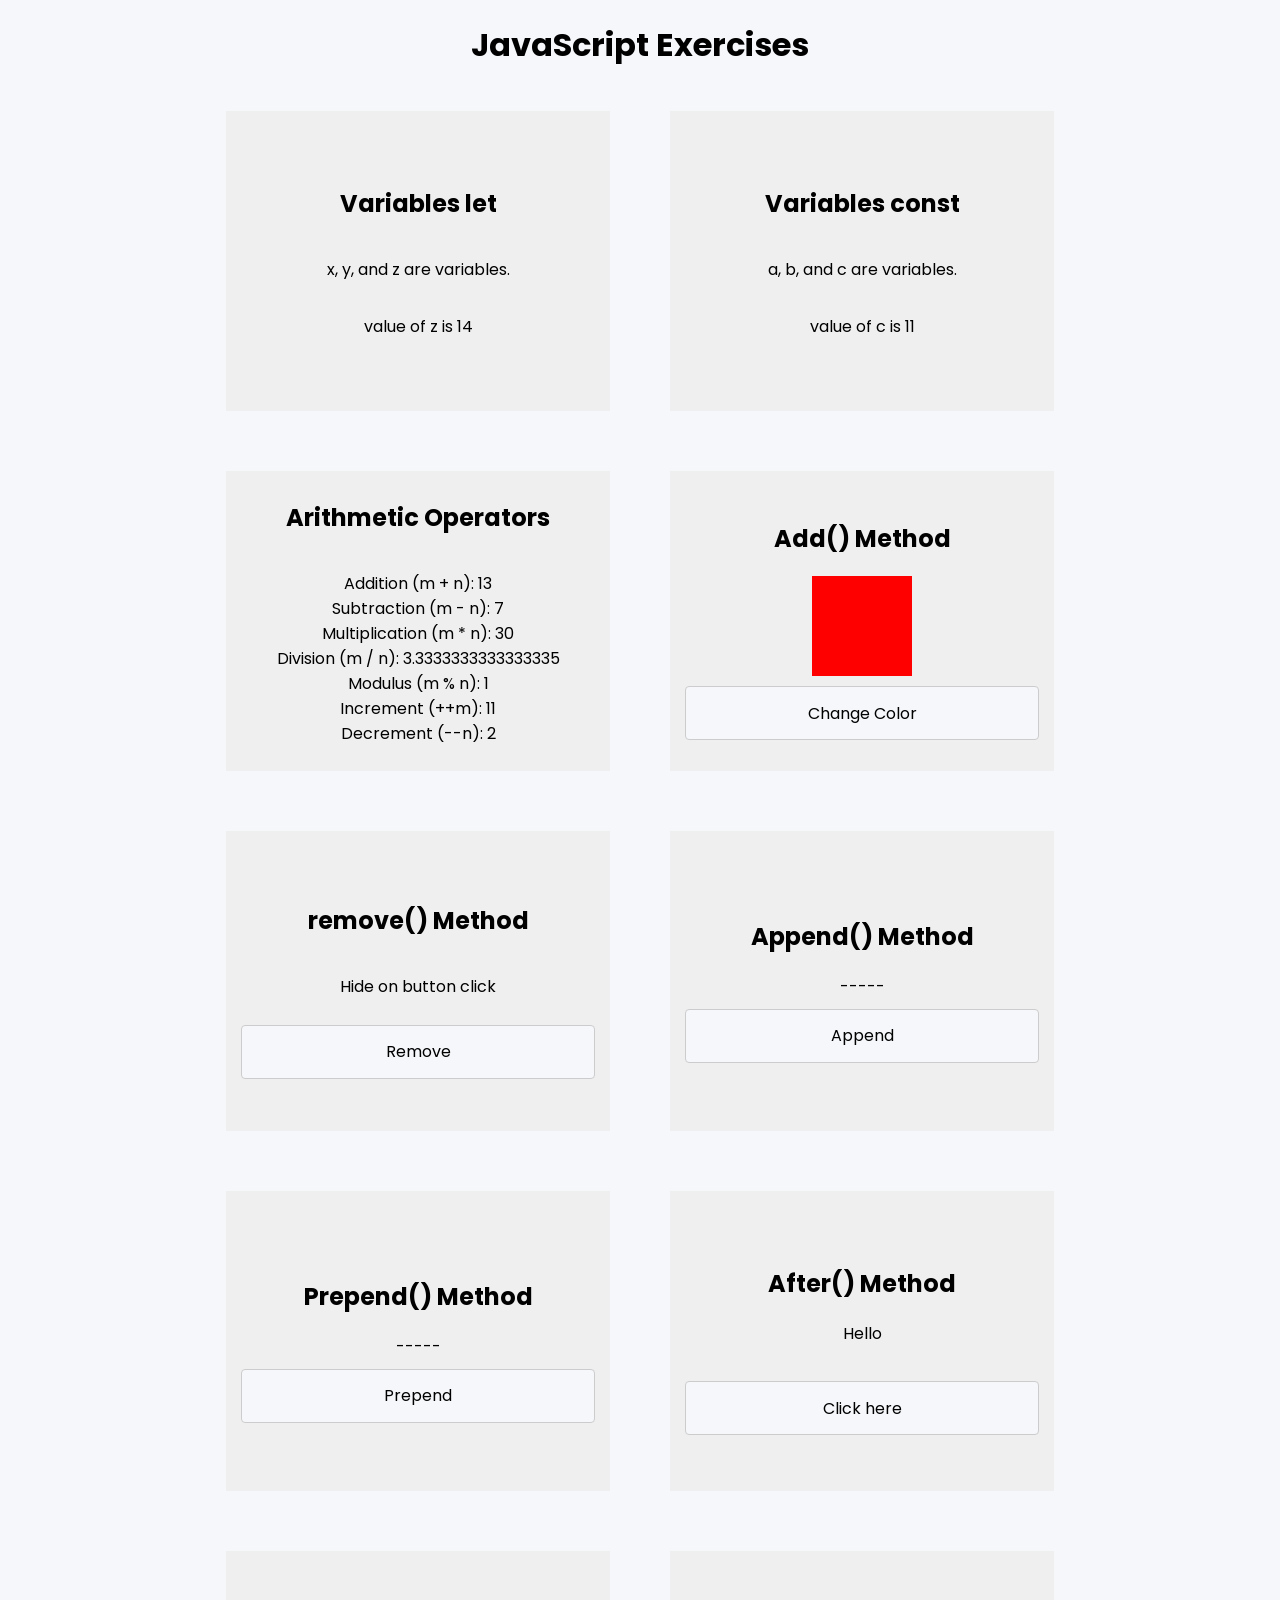
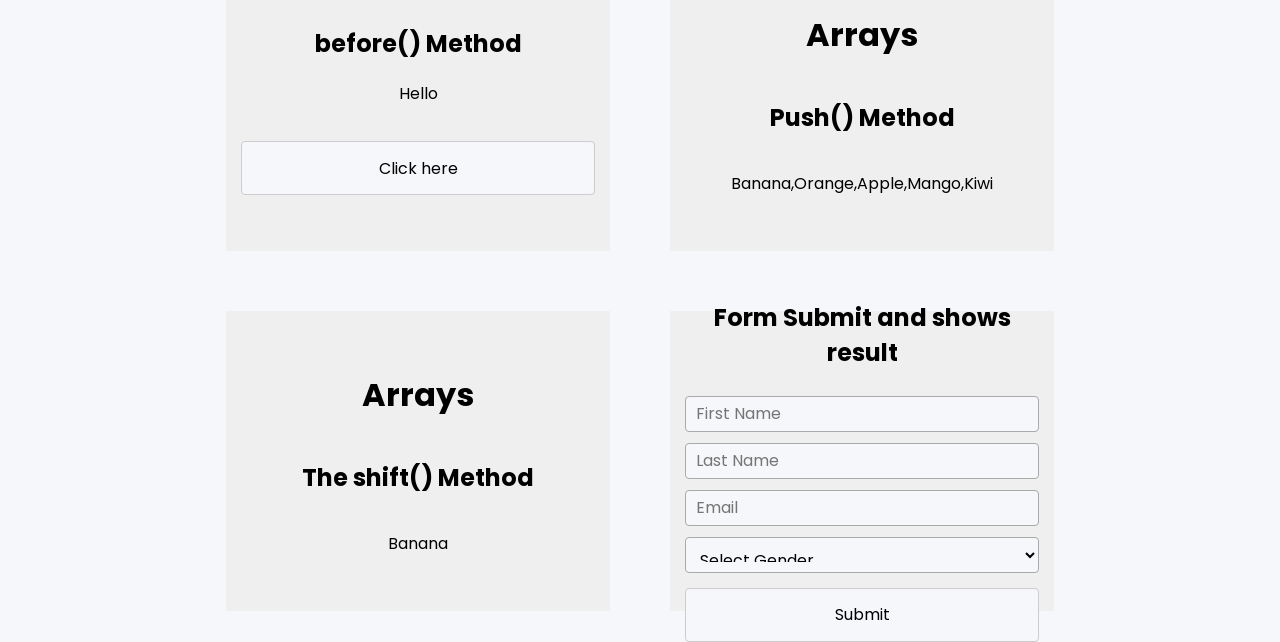
==== javascript-exercise.html @ 6dccd069 "Update Javascript Exercise file" ====
<!DOCTYPE html>
<html lang="en">

<head>
  <meta charset="UTF-8" />
  <title>Add | Remove | Toggle</title>
  <link rel="stylesheet" href="css/styles.css">
  <style>
    @import url('https://fonts.googleapis.com/css2?family=Poppins:ital,wght@0,100;0,200;0,300;0,400;0,500;0,600;0,700;0,800;0,900;1,100;1,200;1,300;1,400;1,500;1,600;1,700;1,800;1,900&display=swap');

    * {
      box-sizing: border-box;
      font-family: "Poppins", sans-serif;
    }

    .div-center{text-align: center;}

    body {
      margin: 0;
      padding: 0;
    }

    .container {
      text-align: center;
      width: 100%;
      margin: 0 auto;
      display: flex;
      flex-wrap: wrap;
      justify-content: center;
    }

    .card {
      background: #efefef;
      width: 30%;
      margin: 20px;
      height: 300px;
      display: flex;
      flex-direction: column;
      justify-content: center;
      align-items: center;
      padding: 15px;
    }

    .card-flex {
      display: flex;
      flex-direction: row;
    }

    #box,
    #box-second {
      background: red;
      width: 100px;
      height: 100px;
      margin: 0 auto;
      transition: all 0.5s ease-in-out;
    }

    #box.highlight {
      background: green;
      border-radius: 100px;
    }

    button {
      margin-top: 10px;
    }

    label {
      display: block;
      margin-bottom: 10px;
    }

    input,
    select {
      border: 1px solid #aaa;
      width: 100%;
      height: 36px;
      margin-bottom: 5px;
      padding: 10px;
    }
  </style>
</head>

<body>

  <!--Form-->
  <div class="div-center"><h1>JavaScript Exercises</h1></div>
  <div class="container">
    <div class="card">
      <h2>Variables let</h2>
      <p> x, y, and z are variables.</p>

      <p id="letvar"></p>
    </div>

    <div class="card">
      <h2>Variables const</h2>
      <p> a, b, and c are variables.</p>

      <p id="constvar"></p>
    </div>

    <div class="card">
      <h2>Arithmetic Operators</h2>
      <p id="arithmeticResult"></p>
    </div>

    <div class="card">
      <h2>Add() Method</h2>
      <div id="box"></div>
      <button type="submit" onclick="colorchange()">Change Color</button>
    </div>



    <div class="card">
      <h2>remove() Method</h2>
      <p id="removeBox">Hide on button click</p>
      <button onclick="removeFunction()">Remove</button>
    </div>

    <div class="card">
      <h2>Append() Method</h2>
      <div id="apDiv">-----</div>
      <button onclick="apFunction()">Append</button>
    </div>

    <div class="card">
      <h2>Prepend() Method</h2>
      <div id="preDiv">-----</div>
      <button onclick="preFunction()">Prepend</button>
    </div>

    <div class="card">
      <h2>After() Method</h2>
      <div id="afterDiv">Hello</div>
      <br>
      <button onclick="afterFunction()">Click here</button>
    </div>

    <div class="card">
      <h2>before() Method</h2>
      <div id="beforeDiv">Hello</div>
      <br>
      <button onclick="beforeFunction()">Click here</button>
    </div>

    <div class="card">
      <h1>Arrays</h1>
      <h2>Push() Method</h2>
      <p id="pushitem"></p>
    </div>


    <div class="card">
      <h1>Arrays</h1>
      <h2>The shift() Method</h2>
      <p id="shiftDiv"></p>
    </div>


    <div class="card card-flex">
      <div>
        <h2>Form Submit and shows result</h2>
        <form id="registrationform">
          <input type="text" id="fname" placeholder="First Name">
          <input type="text" id="lname" placeholder="Last Name">
          <input type="email" id="emailsecond" placeholder="Email">
          <select id="gender">
            <option value="">Select Gender</option>
            <option>Male</option>
            <option>Female</option>
          </select>
          <button type="submit">Submit</button>
        </form>
      </div>
      <div id="result-box"></div>
    </div>





  </div>



  <script>

    //let
    let x = 5;
    let y = 9;
    let z = x + y;
    document.getElementById("letvar").innerHTML = "value of z is " + z;

    //const
    let a = 5;
    let b = 6;
    let c = a + b;
    document.getElementById("constvar").innerHTML = "value of c is " + c;


    //Arithmatic Oparatroe

    let m = 10;
    let n = 3;

    let output = "";
    output += "Addition (m + n): " + (m + n) + "<br>";
    output += "Subtraction (m - n): " + (m - n) + "<br>";
    output += "Multiplication (m * n): " + (m * n) + "<br>";
    output += "Division (m / n): " + (m / n) + "<br>";
    output += "Modulus (m % n): " + (m % n) + "<br>";
    output += "Increment (++m): " + (++m) + "<br>";
    output += "Decrement (--n): " + (--n) + "<br>";

    document.getElementById("arithmeticResult").innerHTML = output;

    //add
    function colorchange() {
      const box = document.getElementById("box").classList;
      box.add("highlight");
    }

    //remove
    function removeFunction() {
      const delBox = document.getElementById("removeBox");
      delBox.remove();
    }


    //Append
    function apFunction() {

      const apdiv = document.getElementById("apDiv");
      apdiv.append(" text added after div");

    }


    //Prepend
    function preFunction() {

      const prediv = document.getElementById("preDiv");
      prediv.prepend("text added before div ");

    }

    //after
    function afterFunction() {
      const afterdiv = document.getElementById("afterDiv");
      afterdiv.after("Adding text with after");

    }

    //before
    function beforeFunction() {
      const beforediv = document.getElementById("beforeDiv");
      beforediv.before("Adding text with before");

    }

    //push
    const fruits = ["Banana", "Orange", "Apple", "Mango"];
    fruits.push("Kiwi");
    document.getElementById("pushitem").innerHTML = fruits;

    //Shift
    const fruitsshift = ["Banana", "Orange", "Apple", "Mango"];
    document.getElementById("shiftDiv").innerHTML = fruitsshift.shift();

    //Form
    const regForm = document.getElementById('registrationform');
    const result = document.getElementById('result-box');

    regForm.addEventListener("submit", function (event) {
      event.preventDefault();

      const fieldFname = document.getElementById('fname').value;
      const fieldLname = document.getElementById('lname').value;
      const fieldEmail = document.getElementById('emailsecond').value;
      const fieldGender = document.getElementById('gender').value;

      result.innerHTML = `
      <h3>Form Data</h3>
      <hr>
      <p><b>First Name:</b> ${fieldFname}</p>
      <p><b>Last Name:</b> ${fieldLname}</p>
      <p><b>Email:</b> ${fieldEmail}</p>
      <p><b>Gender:</b> ${fieldGender}</p>
    `;
    });

  </script>
</body>

</html>
---- css/styles.css ----
@import url('https://fonts.googleapis.com/css2?family=Roboto:ital,wght@0,100..900;1,100..900&display=swap');
* {box-sizing: border-box;}

body {
  margin: 0;
  padding: 20px;
  background: #f5f7fa;
  font-size: 16px;
  font-family: "Roboto", sans-serif;
}

.container{
  display: flex;
  gap: 20px;
  max-width: 1440px;
  margin: auto;
}

.left-form,
.right-user-table {
  background: #fff;
  padding: 20px;
  border-radius: 8px;
  box-shadow: 0 4px 10px rgba(0, 0, 0, 0.05);
}

.left-form { flex: 1; }
.right-user-table { flex: 2; }
.right-user-table thead{text-align: left;}

.left-form label {
  display: block;
  margin-top: 12px;
  color: #333;
}

input, select, button {
  width: 100%;
  height: 54px;
  padding: 10px;
  margin-top: 6px;
  border-radius: 4px;
  background: #f5f7fa;
  border: 1px solid #ccc;
  font-size: 16px;
}

.left-form button {
  margin-top: 20px;
  background: #2563eb;
  color: #fff;
  border: none;
  cursor: pointer;
  font-size: 20px;
}

button:hover { background: #1e40af; }

.right-user-table .edit {
  background: #25eb88;
  color: #fff;
  border: none;
  cursor: pointer;
  font-size: 16px;
  width: auto;
  height: auto;
}

.right-user-table .edit:hover{background: #1ebb6d;}

.right-user-table .delete {
  background: #eb2525;
  color: #fff;
  border: none;
  cursor: pointer;
  font-size: 16px;
  width: auto;
  height: auto;
}

.right-user-table .delete:hover {background: #bd1f1f;}

table {
  width: 100%;
  border-collapse: collapse;
}

th, td {
  padding: 10px;
  border: 1px solid #ddd;
}

th { background: #f1f5f9; }

.action-btn {
  padding: 6px 10px;
  margin-right: 5px;
  border: none;
  border-radius: 4px;
  cursor: pointer;
}

.reg-title{display: flex;align-items: center;display: flex;gap: 15px;}

.edit { background: #22c55e; color: #fff; }
.delete { background: #ef4444; color: #fff; }


/* CSS */
.disabled-btn {
  pointer-events: none; 
  opacity: 0.5;
}

.active-btn {
  pointer-events: auto;
  opacity: 1;
  cursor: pointer;
}

@media (max-width: 768px) {
  .container { flex-direction: column; }
}
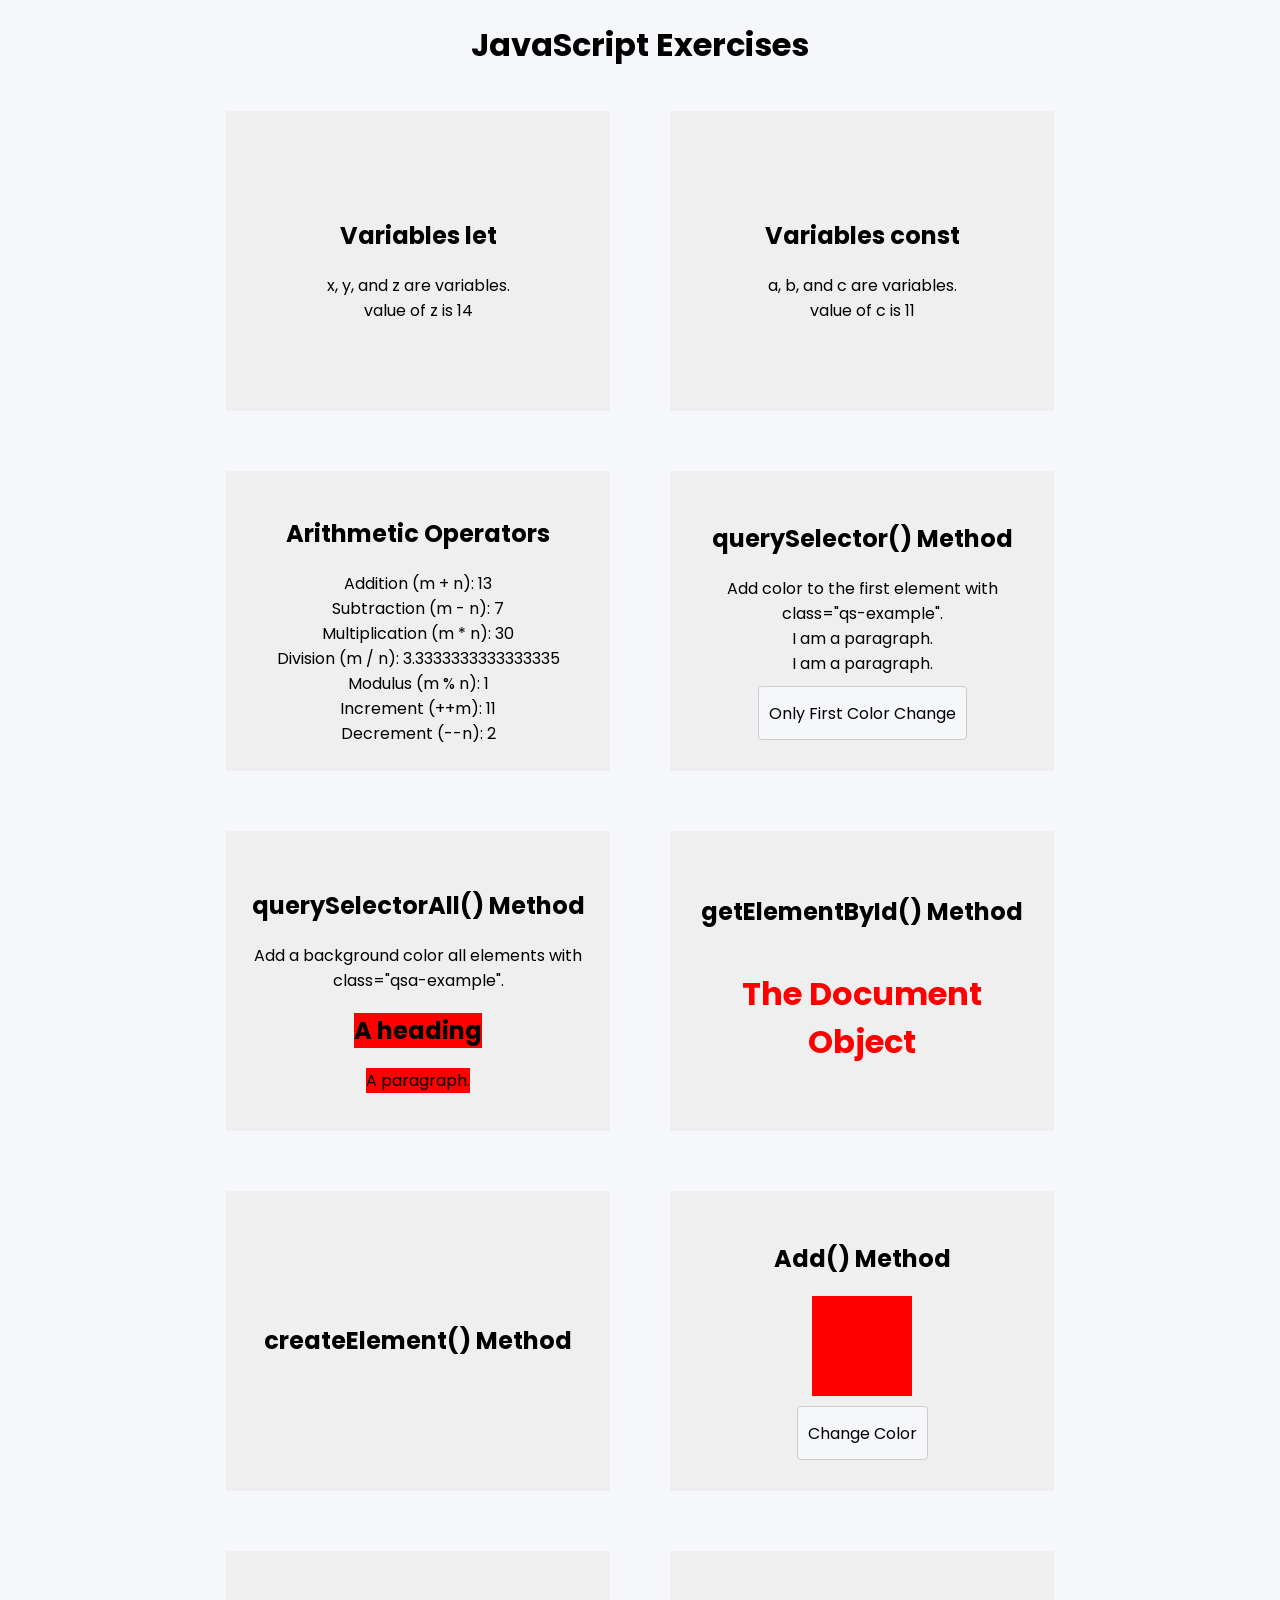
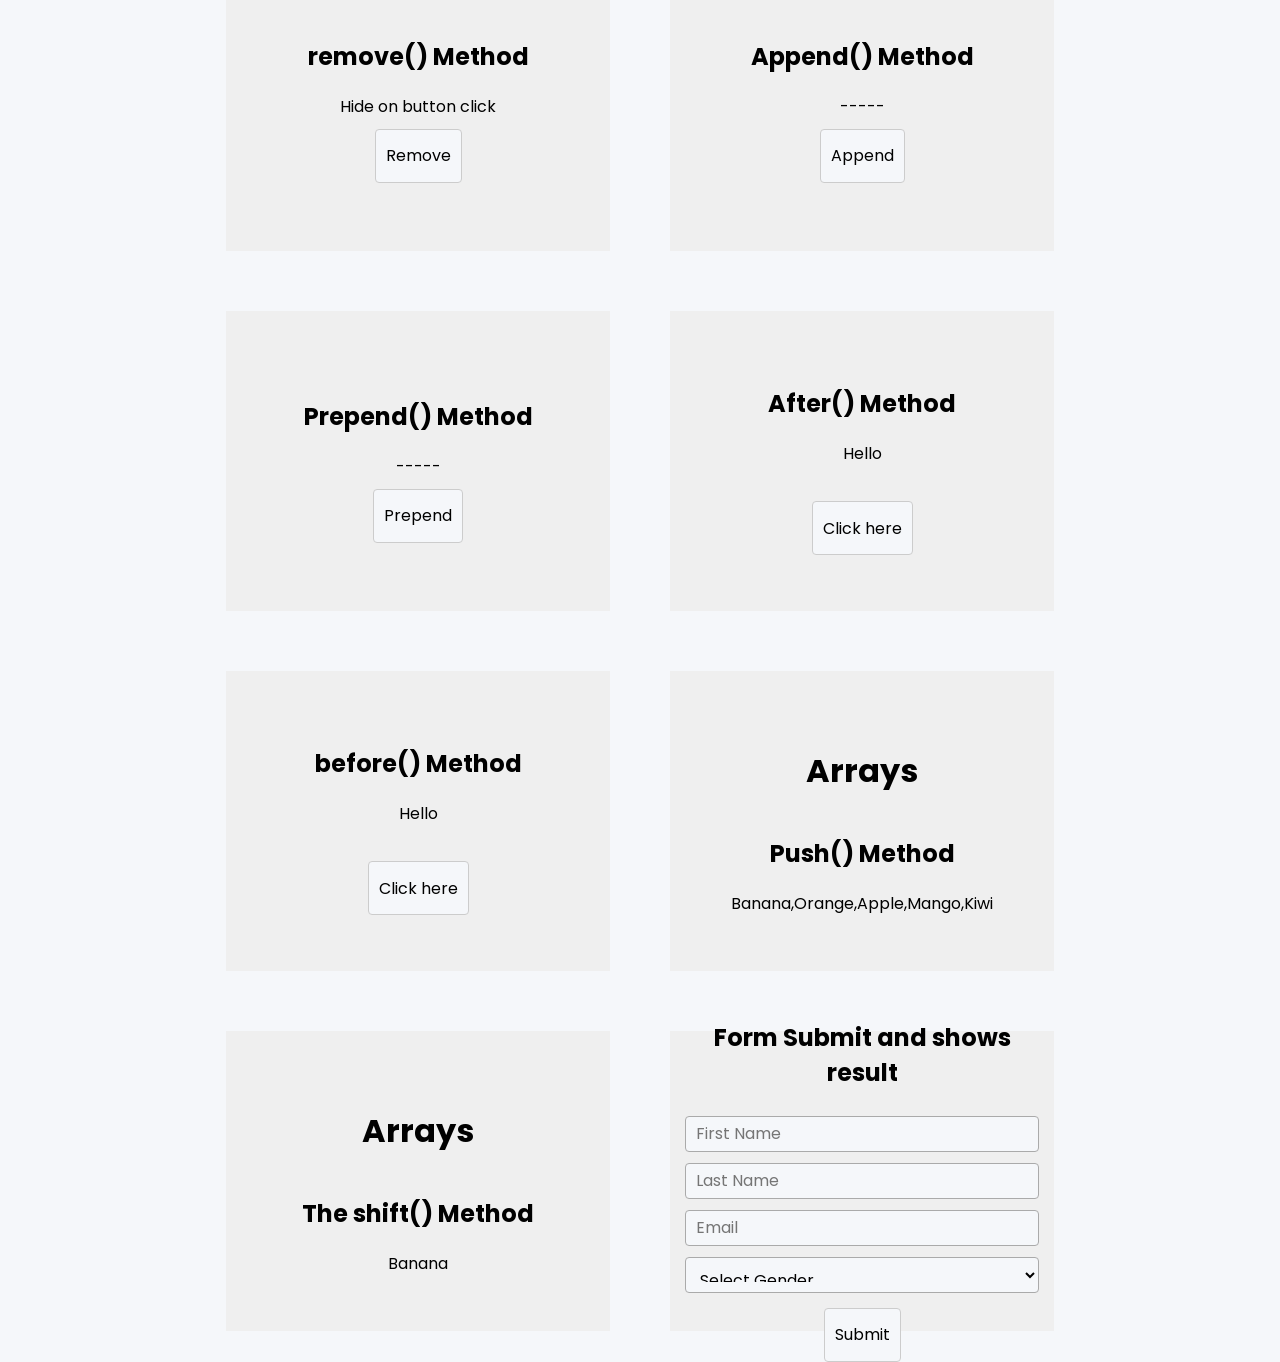
==== commit 5fef914a: "Adding few more javascripts function" ====
--- a/javascript-exercise.html
+++ b/javascript-exercise.html
@@ -13,7 +13,13 @@
       font-family: "Poppins", sans-serif;
     }
 
-    .div-center{text-align: center;}
+    p {
+      margin: 0;
+    }
+
+    .div-center {
+      text-align: center;
+    }
 
     body {
       margin: 0;
@@ -27,6 +33,7 @@
       display: flex;
       flex-wrap: wrap;
       justify-content: center;
+      max-width: max-content;
     }
 
     .card {
@@ -62,6 +69,13 @@
 
     button {
       margin-top: 10px;
+      display: inline-block;
+      width: auto;
+      cursor: pointer;
+    }
+
+    button:hover {
+      color: #fff;
     }
 
     label {
@@ -83,7 +97,9 @@
 <body>
 
   <!--Form-->
-  <div class="div-center"><h1>JavaScript Exercises</h1></div>
+  <div class="div-center">
+    <h1>JavaScript Exercises</h1>
+  </div>
   <div class="container">
     <div class="card">
       <h2>Variables let</h2>
@@ -103,6 +119,51 @@
       <h2>Arithmetic Operators</h2>
       <p id="arithmeticResult"></p>
     </div>
+
+    <!--querySelector() Method-->
+    <div class="card">
+      <h2>querySelector() Method</h2>
+
+      <p>Add color to the first element with class="qs-example".</p>
+
+      <p class="qs-example">I am a paragraph.</p>
+      <p class="qs-example">I am a paragraph.</p>
+
+      <button type="submit" onclick="onlyfirstchange()">Only First Color Change</button>
+
+
+    </div>
+
+
+    <!--querySelectorAll() Method-->
+    <div class="card">
+      <h2>querySelectorAll() Method</h2>
+
+      <p>Add a background color all elements with class="qsa-example".</p>
+      <h2 class="qsa-example">A heading</h2>
+      <p class="qsa-example">A paragraph.</p>
+
+
+    </div>
+
+
+    <!--getElementById() Method-->
+    <div class="card">
+      <h2>getElementById() Method</h2>
+
+      <h1 id="gebi-demo">The Document Object</h1>
+
+
+    </div>
+
+    <!--CeateElement-->
+    <div class="card">
+    <h2>createElement() Method</h2>
+    <!-- <p>Create a p element with some text:</p> -->
+  </div>
+
+
+
 
     <div class="card">
       <h2>Add() Method</h2>
@@ -215,6 +276,29 @@
 
     document.getElementById("arithmeticResult").innerHTML = output;
 
+    //queryselector
+    function onlyfirstchange() {
+      document.querySelector(".qs-example").style.color = "red";
+    };
+
+
+    //queryselectorAll ()
+    const nodeList = document.querySelectorAll(".qsa-example");
+    for (let i = 0; i < nodeList.length; i++) {
+      nodeList[i].style.backgroundColor = "red";
+    }
+
+
+    //getElementById ()
+    const myEle = document.getElementById("gebi-demo");
+    myEle.style.color = "red";
+
+    //createElement ()
+    const paraone = document.createElement("h1");
+    paraone.innerText = "This is a paragraph printed";
+    // document.body.appendChild(paraone);
+
+
     //add
     function colorchange() {
       const box = document.getElementById("box").classList;
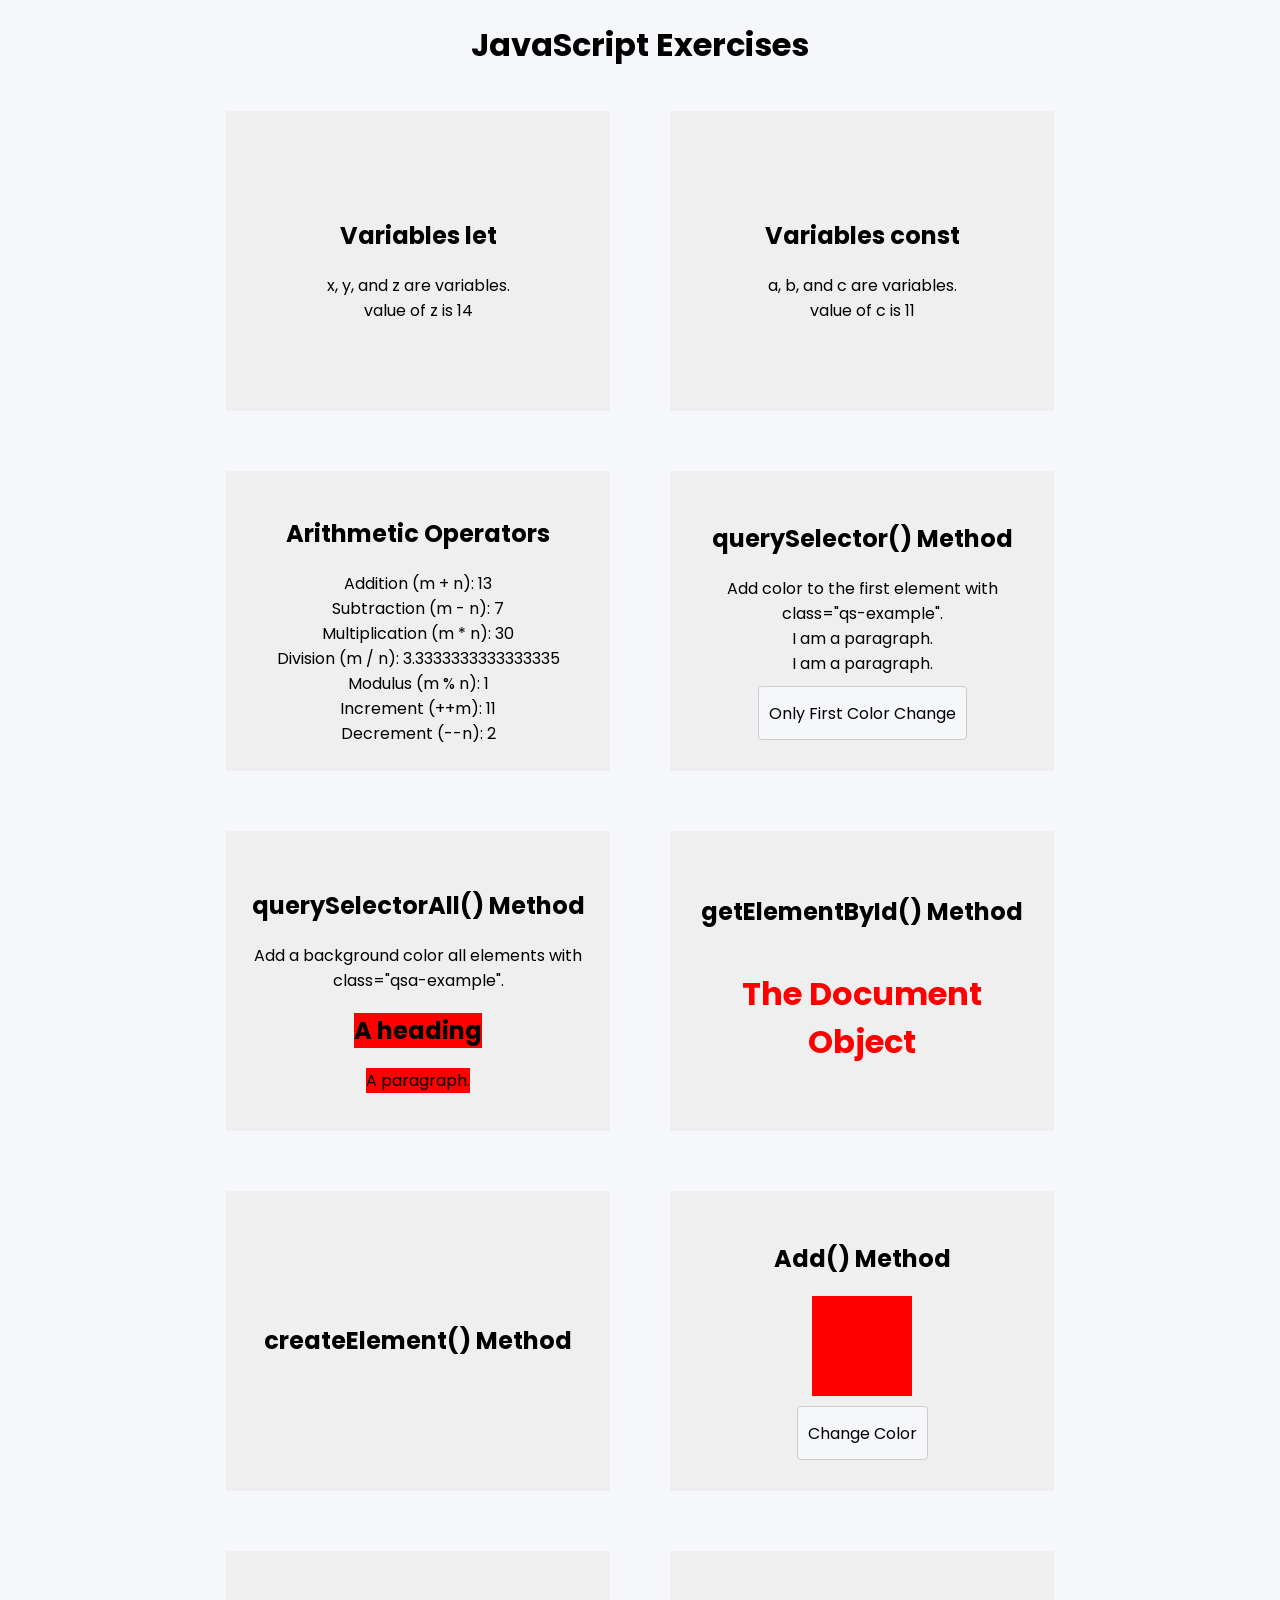
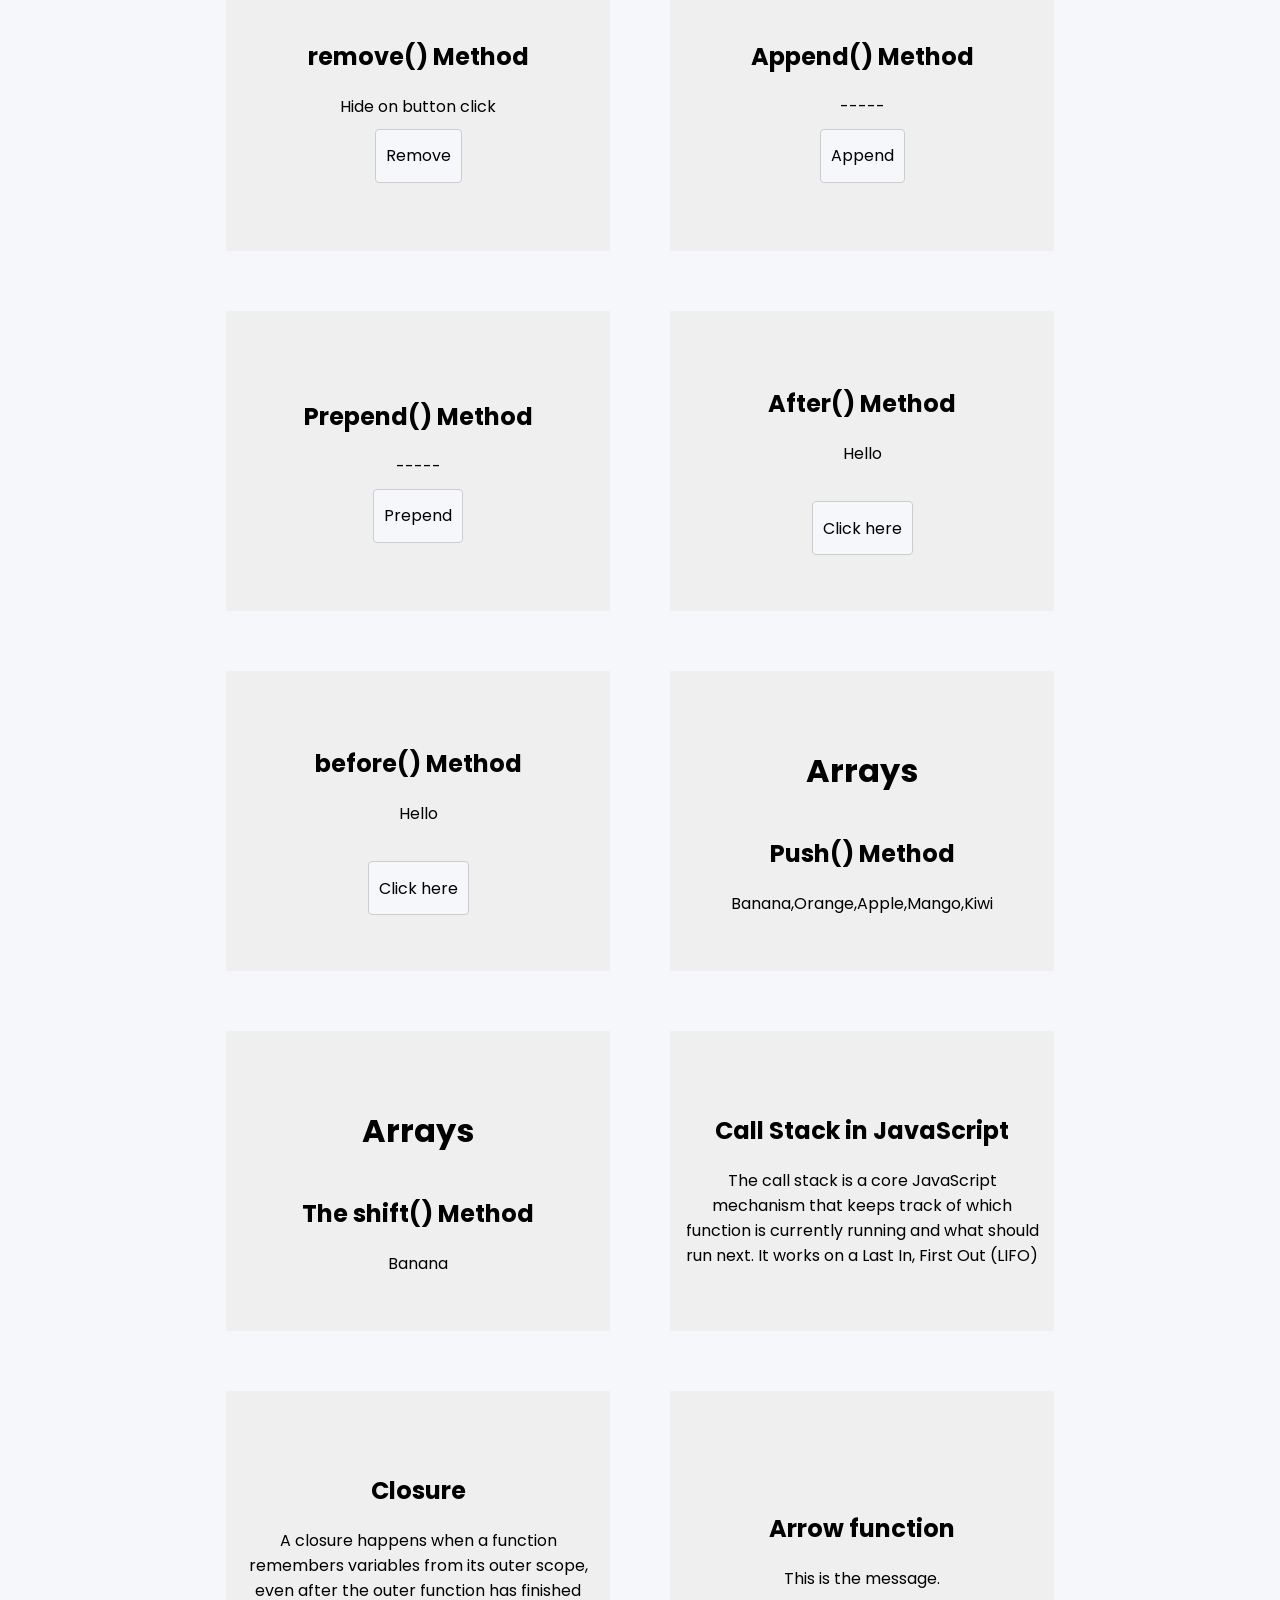
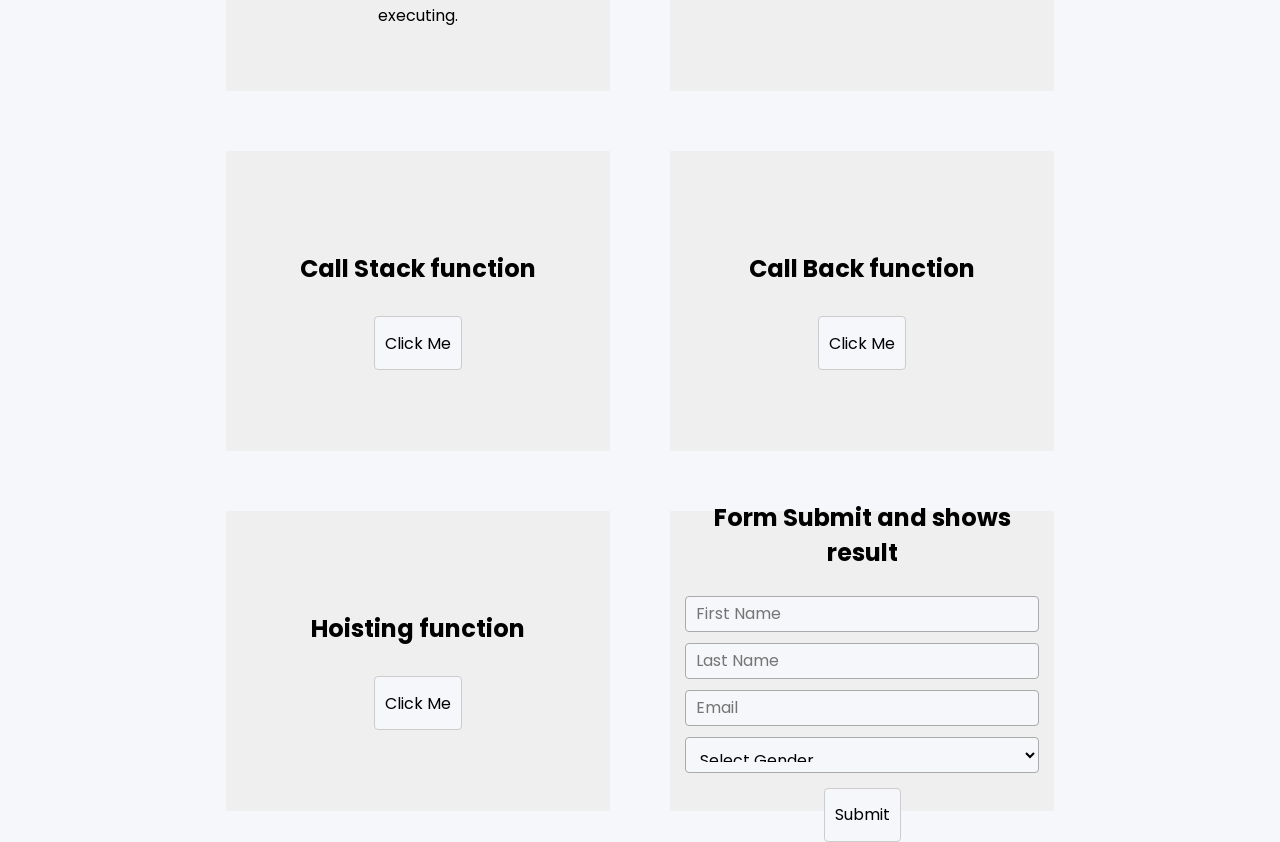
==== commit dbcdb991: "Few more function added" ====
--- a/javascript-exercise.html
+++ b/javascript-exercise.html
@@ -158,9 +158,9 @@
 
     <!--CeateElement-->
     <div class="card">
-    <h2>createElement() Method</h2>
-    <!-- <p>Create a p element with some text:</p> -->
-  </div>
+      <h2>createElement() Method</h2>
+      <!-- <p>Create a p element with some text:</p> -->
+    </div>
 
 
 
@@ -219,6 +219,95 @@
     </div>
 
 
+    <div class="card">
+      <h2>Call Stack in JavaScript</h2>
+      <p>The call stack is a core JavaScript mechanism that keeps track of which function is currently running and what
+        should run next. It works on a Last In, First Out (LIFO) </p>
+    </div>
+
+
+    <div class="card">
+      <h2>Closure</h2>
+      <p>A closure happens when a function remembers variables from its outer scope, even after the outer function has
+        finished executing.</p>
+    </div>
+
+
+
+    <!--Arrow function-->
+    <!--A shorter / newer way to write a function.-->
+    <div class="card">
+      <h2>Arrow function</h2>
+      <div id="show-msg"></div>
+
+      <script>
+        //Arrow Function Example
+        const showMsg = () => {
+          document.getElementById("show-msg").innerHTML = "This is the message.";
+        };
+        showMsg();
+      </script>
+    </div>
+
+
+
+    <!--Call Stack function-->
+    <!--Follows Last In First Out Method. By call stack javascript can understand what function is currently running.-->
+    <div class="card">
+      <h2>Call Stack function</h2>
+      <button onclick="one()">Click Me</button>
+      <script>
+        //Call Stack Function Example
+        function visibleMsg() {
+          alert("This is call stack alert");
+        }
+        function one() {
+          visibleMsg();
+        }
+      </script>
+    </div>
+
+
+
+    <!--Call back function-->
+    <!--A callback function in javascript is a function passes as an argument to another function.-->
+    <div class="card">
+      <h2>Call Back function</h2>
+      <button id="cbExample">Click Me</button>
+      <script>
+        const cbButton = document.getElementById("cbExample");
+        function showAlrt() {
+          alert("This is call back alert");
+        }
+        cbButton.addEventListener('click', showAlrt);
+      </script>
+    </div>
+
+
+
+    <!--Hoisting-->
+    <!---->
+    <div class="card">
+      <h2>Hoisting function</h2>
+      <button onclick="showName()">Click Me</button>
+      <script>
+        function showName(){
+          alert(UserName);
+        }
+        var UserName = "John";
+        
+        //Internally javascript treat like
+        // var UserName;
+        // function showName(){
+        //   alert(UserName);
+        // }
+        // UserName = "John";
+      </script>
+    </div>
+
+
+
+    <!--Submit form and shows result-->
     <div class="card card-flex">
       <div>
         <h2>Form Submit and shows result</h2>
@@ -235,7 +324,33 @@
         </form>
       </div>
       <div id="result-box"></div>
-    </div>
+
+      <script>
+        //Form
+        const regForm = document.getElementById('registrationform');
+        const result = document.getElementById('result-box');
+
+        regForm.addEventListener("submit", (event) => {
+          event.preventDefault();
+
+          const fieldFname = document.getElementById('fname').value;
+          const fieldLname = document.getElementById('lname').value;
+          const fieldEmail = document.getElementById('emailsecond').value;
+          const fieldGender = document.getElementById('gender').value;
+
+          result.innerHTML = `
+      <h3>Form Data</h3>
+      <hr>
+      <p><b>First Name:</b> ${fieldFname}</p>
+      <p><b>Last Name:</b> ${fieldLname}</p>
+      <p><b>Email:</b> ${fieldEmail}</p>
+      <p><b>Gender:</b> ${fieldGender}</p>
+    `;
+        });
+      </script>
+    </div>
+
+
 
 
 
@@ -246,7 +361,6 @@
 
 
   <script>
-
     //let
     let x = 5;
     let y = 9;
@@ -352,27 +466,31 @@
     const fruitsshift = ["Banana", "Orange", "Apple", "Mango"];
     document.getElementById("shiftDiv").innerHTML = fruitsshift.shift();
 
-    //Form
-    const regForm = document.getElementById('registrationform');
-    const result = document.getElementById('result-box');
-
-    regForm.addEventListener("submit", function (event) {
-      event.preventDefault();
-
-      const fieldFname = document.getElementById('fname').value;
-      const fieldLname = document.getElementById('lname').value;
-      const fieldEmail = document.getElementById('emailsecond').value;
-      const fieldGender = document.getElementById('gender').value;
-
-      result.innerHTML = `
-      <h3>Form Data</h3>
-      <hr>
-      <p><b>First Name:</b> ${fieldFname}</p>
-      <p><b>Last Name:</b> ${fieldLname}</p>
-      <p><b>Email:</b> ${fieldEmail}</p>
-      <p><b>Gender:</b> ${fieldGender}</p>
-    `;
-    });
+    //Call Stack
+    function first() {
+      second();
+    }
+    function second() {
+      third();
+    }
+    function third() {
+      console.log("Hello");
+    }
+    first();
+
+    //Closure Example
+    function outer() {
+      let message = "Hello";
+      function inner() {
+        console.log(message);
+      }
+      return inner;
+    }
+    const sayHello = outer();
+    sayHello(); // Hello
+
+
+
 
   </script>
 </body>
--- a/css/styles.css
+++ b/css/styles.css
@@ -1,5 +1,8 @@
 @import url('https://fonts.googleapis.com/css2?family=Roboto:ital,wght@0,100..900;1,100..900&display=swap');
-* {box-sizing: border-box;}
+
+* {
+  box-sizing: border-box;
+}
 
 body {
   margin: 0;
@@ -9,7 +12,7 @@
   font-family: "Roboto", sans-serif;
 }
 
-.container{
+.container {
   display: flex;
   gap: 20px;
   max-width: 1440px;
@@ -24,9 +27,21 @@
   box-shadow: 0 4px 10px rgba(0, 0, 0, 0.05);
 }
 
-.left-form { flex: 1; }
-.right-user-table { flex: 2; }
-.right-user-table thead{text-align: left;}
+.table-responsive {
+  overflow-x: auto;
+}
+
+.left-form {
+  flex: 1;
+}
+
+.right-user-table {
+  flex: 2;
+}
+
+.right-user-table thead {
+  text-align: left;
+}
 
 .left-form label {
   display: block;
@@ -34,7 +49,9 @@
   color: #333;
 }
 
-input, select, button {
+input,
+select,
+button {
   width: 100%;
   height: 54px;
   padding: 10px;
@@ -54,7 +71,9 @@
   font-size: 20px;
 }
 
-button:hover { background: #1e40af; }
+button:hover {
+  background: #1e40af;
+}
 
 .right-user-table .edit {
   background: #25eb88;
@@ -66,7 +85,9 @@
   height: auto;
 }
 
-.right-user-table .edit:hover{background: #1ebb6d;}
+.right-user-table .edit:hover {
+  background: #1ebb6d;
+}
 
 .right-user-table .delete {
   background: #eb2525;
@@ -78,19 +99,24 @@
   height: auto;
 }
 
-.right-user-table .delete:hover {background: #bd1f1f;}
+.right-user-table .delete:hover {
+  background: #bd1f1f;
+}
 
 table {
   width: 100%;
   border-collapse: collapse;
 }
 
-th, td {
+th,
+td {
   padding: 10px;
   border: 1px solid #ddd;
 }
 
-th { background: #f1f5f9; }
+th {
+  background: #f1f5f9;
+}
 
 .action-btn {
   padding: 6px 10px;
@@ -100,15 +126,27 @@
   cursor: pointer;
 }
 
-.reg-title{display: flex;align-items: center;display: flex;gap: 15px;}
+.reg-title {
+  display: flex;
+  align-items: center;
+  display: flex;
+  gap: 15px;
+}
 
-.edit { background: #22c55e; color: #fff; }
-.delete { background: #ef4444; color: #fff; }
+.edit {
+  background: #22c55e;
+  color: #fff;
+}
+
+.delete {
+  background: #ef4444;
+  color: #fff;
+}
 
 
 /* CSS */
 .disabled-btn {
-  pointer-events: none; 
+  pointer-events: none;
   opacity: 0.5;
 }
 
@@ -119,5 +157,7 @@
 }
 
 @media (max-width: 768px) {
-  .container { flex-direction: column; }
+  .container {
+    flex-direction: column;
+  }
 }
